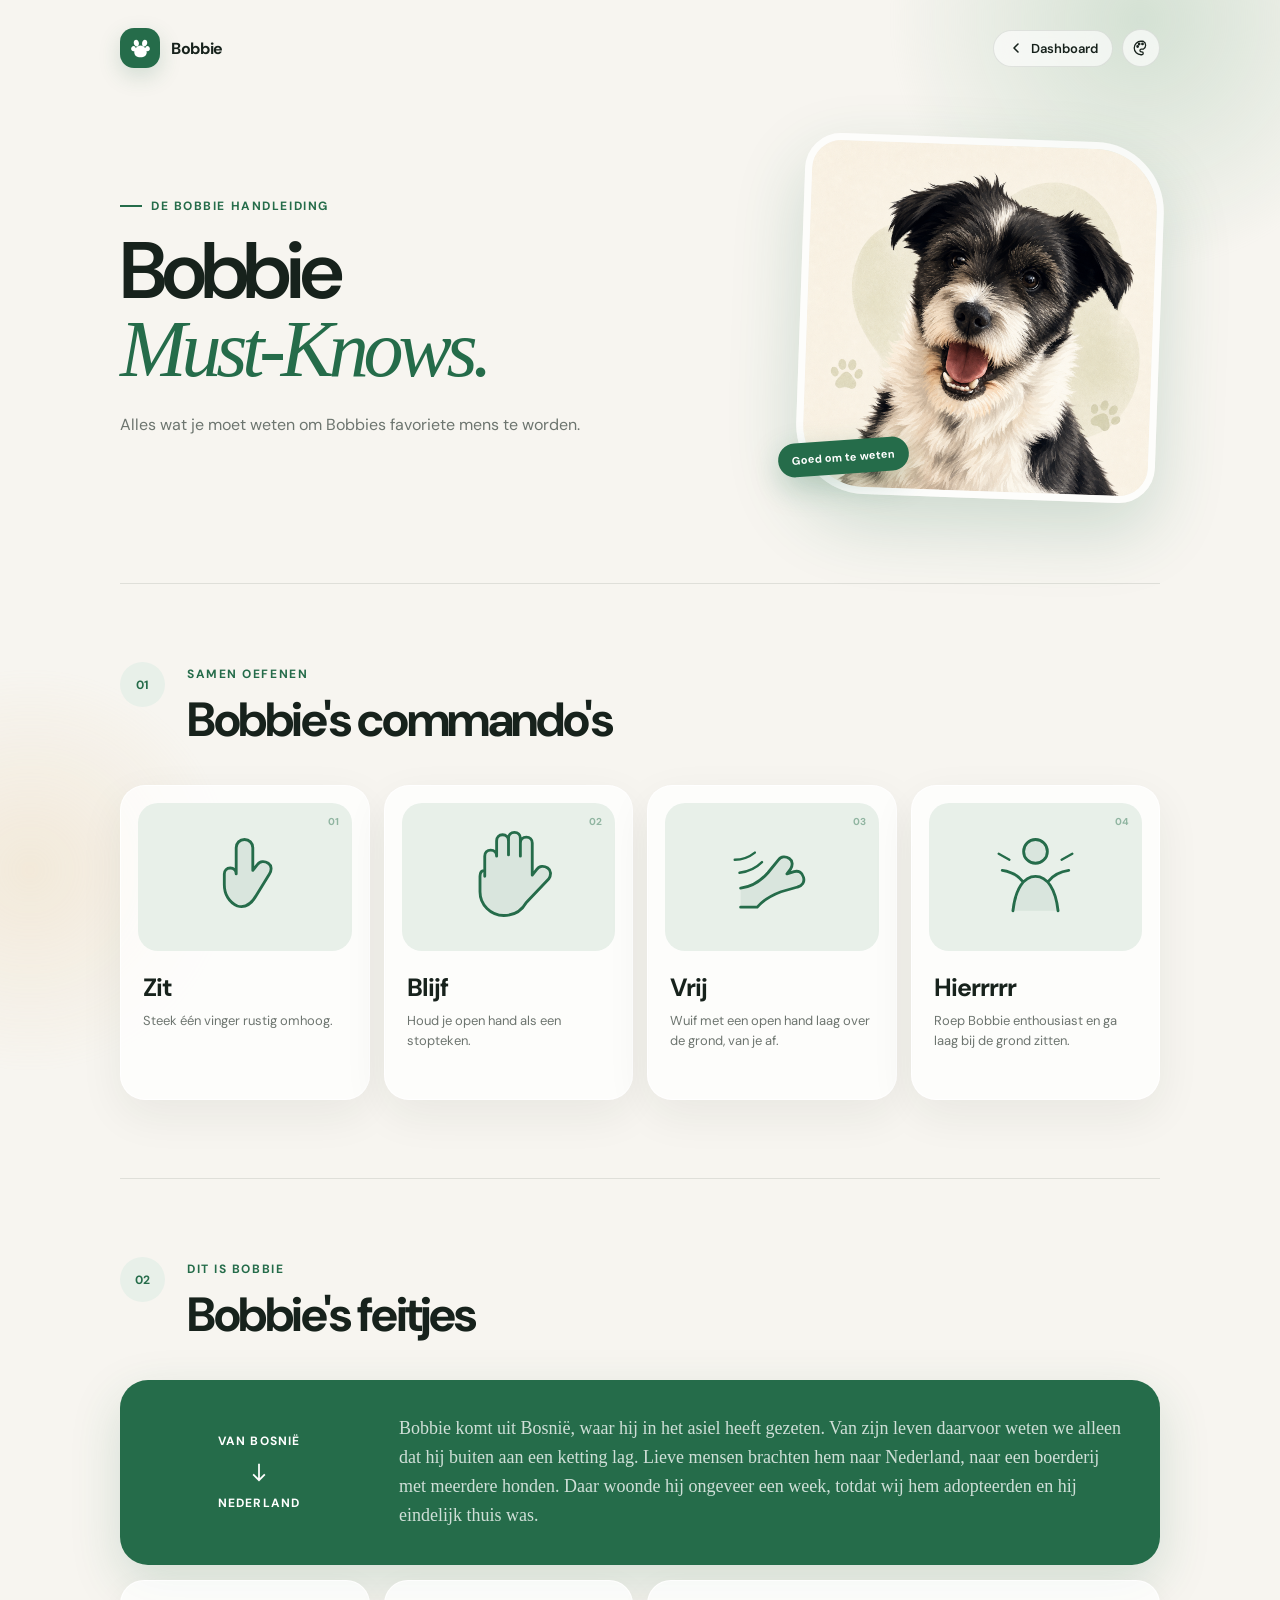
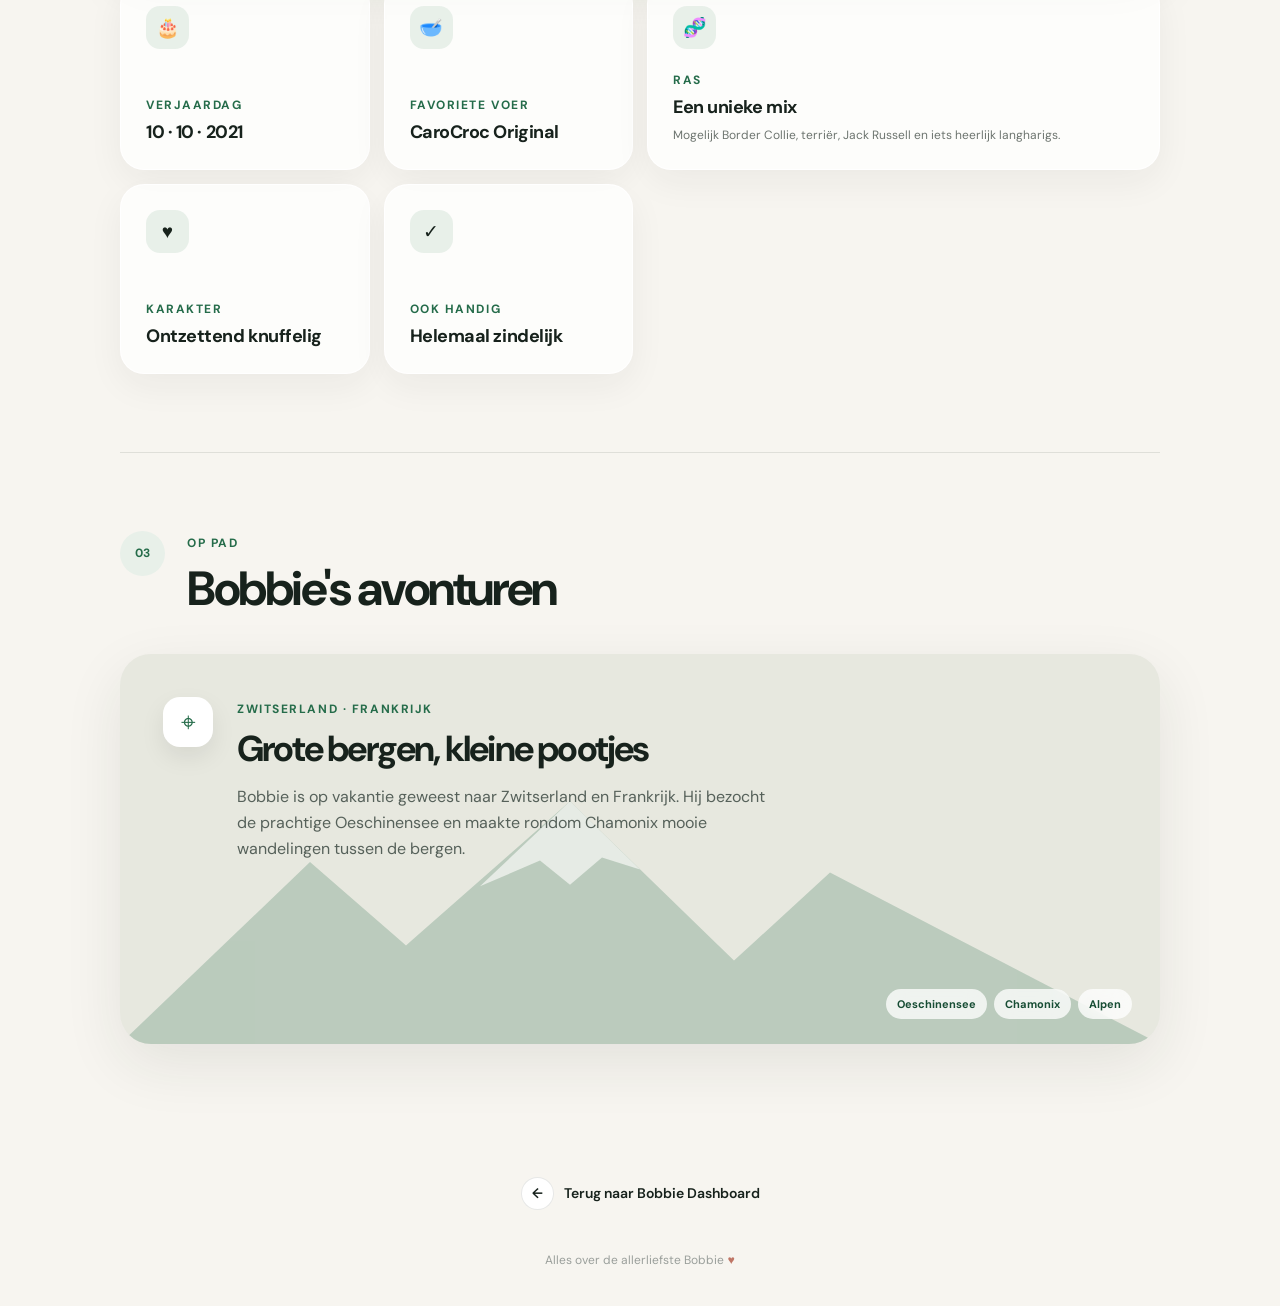
==== must-knows.html @ 4d89215c "Add Bobbie Must-Knows page" ====
<!doctype html>
<html lang="nl">
  <head>
    <meta charset="UTF-8" />
    <meta name="viewport" content="width=device-width, initial-scale=1.0" />
    <meta name="theme-color" content="#f4f1eb" />
    <title>Bobbie Must-Knows</title>
    <link rel="preconnect" href="https://fonts.googleapis.com" />
    <link rel="preconnect" href="https://fonts.gstatic.com" crossorigin />
    <link href="https://fonts.googleapis.com/css2?family=DM+Sans:wght@400;500;600;700&display=swap" rel="stylesheet" />
    <link rel="stylesheet" href="styles.css" />
  </head>
  <body>
    <div class="ambient ambient-one"></div>
    <div class="ambient ambient-two"></div>

    <main class="app-shell must-knows-shell">
      <nav class="topbar">
        <a class="brand" href="index.html" aria-label="Terug naar Bobbie Dashboard">
          <span class="brand-mark" aria-hidden="true">
            <svg viewBox="0 0 48 48" role="img"><path d="M17 20c-3 0-6-3.5-6-7.2C11 9.5 13 7 15.6 7c3.1 0 5.4 3.4 5.4 7.2 0 3.2-1.7 5.8-4 5.8Zm14 0c-3 0-4-2.6-4-5.8C27 10.4 29.3 7 32.4 7 35 7 37 9.5 37 12.8 37 16.5 34 20 31 20Zm-20.4 9.3c-2.6 0-4.6-2-4.6-4.8S8 19 10.7 19c2.5 0 4.3 2.6 4.3 5.4 0 2.8-1.8 4.9-4.4 4.9Zm26.8 0c-2.6 0-4.4-2.1-4.4-4.9 0-2.8 1.8-5.4 4.3-5.4 2.7 0 4.7 2.7 4.7 5.5s-2 4.8-4.6 4.8ZM24 18c6.4 0 12 7.2 12 13.3 0 5.8-4.6 9.7-12 9.7s-12-3.9-12-9.7C12 25.2 17.6 18 24 18Z" /></svg>
          </span>
          <span>Bobbie</span>
        </a>
        <div class="nav-actions">
          <a class="back-dashboard" href="index.html">
            <svg viewBox="0 0 20 20" aria-hidden="true"><path d="m12.5 5-5 5 5 5" /></svg>
            Dashboard
          </a>
          <div class="theme-picker">
            <button class="theme-toggle" id="themeToggle" type="button" aria-label="Kleurthema kiezen" aria-expanded="false">
              <svg viewBox="0 0 24 24" aria-hidden="true"><path d="M12 3a9 9 0 1 0 0 18h1.1a1.9 1.9 0 0 0 0-3.8h-.7a1.8 1.8 0 0 1 0-3.6H15A6 6 0 0 0 15 3h-3Z"/><circle cx="7.5" cy="10" r="1"/><circle cx="9.5" cy="6.8" r="1"/><circle cx="14" cy="6.5" r="1"/></svg>
            </button>
            <div class="theme-menu" id="themeMenu" role="menu" aria-label="Kleurthema's">
              <span>Kies je sfeer</span>
              <button class="theme-option active" data-theme="sage" style="--swatch:#256c4a" type="button"><i></i>Salie</button>
              <button class="theme-option" data-theme="ocean" style="--swatch:#376ca5" type="button"><i></i>Oceaan</button>
              <button class="theme-option" data-theme="rose" style="--swatch:#a95d68" type="button"><i></i>Roos</button>
              <button class="theme-option" data-theme="sunset" style="--swatch:#b8663e" type="button"><i></i>Zonsondergang</button>
              <button class="theme-option" data-theme="midnight" style="--swatch:#5b557e" type="button"><i></i>Middernacht</button>
            </div>
          </div>
        </div>
      </nav>

      <header class="must-hero">
        <div>
          <div class="eyebrow"><span></span> De Bobbie handleiding</div>
          <h1>Bobbie<br /><em>Must-Knows.</em></h1>
          <p>Alles wat je moet weten om Bobbies favoriete mens te worden.</p>
        </div>
        <div class="must-hero-image">
          <img src="assets/bobbie-portrait.png" alt="Geïllustreerd portret van Bobbie" />
          <span>Goed om te weten</span>
        </div>
      </header>

      <section class="must-section" aria-labelledby="commands-title">
        <div class="must-section-heading">
          <span class="section-number">01</span>
          <div><span class="label">Samen oefenen</span><h2 id="commands-title">Bobbie's commando's</h2></div>
        </div>
        <div class="command-grid">
          <article class="command-card">
            <div class="gesture-icon finger-icon" aria-hidden="true">
              <svg viewBox="0 0 80 80"><path d="M34 64c-7-3-11-10-11-18v-9c0-3 2-5 5-5s5 2 5 5V15c0-4 3-7 7-7s7 3 7 7v19l4-5c2-3 6-3 9-1 3 2 3 6 1 9L50 55c-4 7-9 11-16 9Z"/></svg>
            </div>
            <span class="command-count">01</span><h3>Zit</h3><p>Steek één vinger rustig omhoog.</p>
          </article>
          <article class="command-card">
            <div class="gesture-icon" aria-hidden="true">
              <svg viewBox="0 0 80 80"><path d="M20 39V22c0-3 2-5 5-5s5 2 5 5V9c0-3 2-5 5-5s5 2 5 5v12V7c0-3 2-5 5-5s5 2 5 5v15V11c0-3 2-5 5-5s5 2 5 5v27l4-5c2-3 6-3 9-1 3 2 3 6 1 9L55 61c-4 7-11 11-19 11-11 0-20-9-20-20V39c0-3 1-5 4-5Z"/></svg>
            </div>
            <span class="command-count">02</span><h3>Blijf</h3><p>Houd je open hand als een stopteken.</p>
          </article>
          <article class="command-card">
            <div class="gesture-icon wave-icon" aria-hidden="true">
              <svg viewBox="0 0 80 80"><path d="M14 49c9-1 16-5 23-13l9-11c2-3 6-3 9-1s3 6 1 9l-3 4 6-2c4-1 7 1 8 5s-1 7-5 8l-14 4c-8 3-15 7-20 13H14"/><path class="motion" d="M13 36c8-1 14-4 19-9M9 25c7 0 12-2 17-6"/></svg>
            </div>
            <span class="command-count">03</span><h3>Vrij</h3><p>Wuif met een open hand laag over de grond, van je af.</p>
          </article>
          <article class="command-card">
            <div class="gesture-icon call-icon" aria-hidden="true">
              <svg viewBox="0 0 80 80"><circle cx="40" cy="18" r="10"/><path d="M21 68c2-18 9-29 19-29s17 11 19 29M12 34c7 1 13 4 17 9M68 34c-7 1-13 4-17 9"/><path class="motion" d="M9 20l9 5M71 20l-9 5"/></svg>
            </div>
            <span class="command-count">04</span><h3>Hierrrrr</h3><p>Roep Bobbie enthousiast en ga laag bij de grond zitten.</p>
          </article>
        </div>
      </section>

      <section class="must-section facts-section" aria-labelledby="facts-title">
        <div class="must-section-heading">
          <span class="section-number">02</span>
          <div><span class="label">Dit is Bobbie</span><h2 id="facts-title">Bobbie's feitjes</h2></div>
        </div>
        <div class="story-card">
          <div class="story-accent"><span>Van Bosnië</span><svg viewBox="0 0 24 24" aria-hidden="true"><path d="M5 12h14m-5-5 5 5-5 5"/></svg><span>Nederland</span></div>
          <p>Bobbie komt uit Bosnië, waar hij in het asiel heeft gezeten. Van zijn leven daarvoor weten we alleen dat hij buiten aan een ketting lag. Lieve mensen brachten hem naar Nederland, naar een boerderij met meerdere honden. Daar woonde hij ongeveer een week, totdat wij hem adopteerden en hij eindelijk thuis was.</p>
        </div>
        <div class="fact-grid">
          <article class="fact-card"><span class="fact-icon">🎂</span><span class="label">Verjaardag</span><strong>10 · 10 · 2021</strong></article>
          <article class="fact-card"><span class="fact-icon">🥣</span><span class="label">Favoriete voer</span><strong>CaroCroc Original</strong></article>
          <article class="fact-card fact-wide"><span class="fact-icon">🧬</span><span class="label">Ras</span><strong>Een unieke mix</strong><p>Mogelijk Border Collie, terriër, Jack Russell en iets heerlijk langharigs.</p></article>
          <article class="fact-card"><span class="fact-icon">♥</span><span class="label">Karakter</span><strong>Ontzettend knuffelig</strong></article>
          <article class="fact-card"><span class="fact-icon">✓</span><span class="label">Ook handig</span><strong>Helemaal zindelijk</strong></article>
        </div>
      </section>

      <section class="must-section adventures-section" aria-labelledby="adventures-title">
        <div class="must-section-heading">
          <span class="section-number">03</span>
          <div><span class="label">Op pad</span><h2 id="adventures-title">Bobbie's avonturen</h2></div>
        </div>
        <div class="adventure-card">
          <div class="mountains" aria-hidden="true"><svg viewBox="0 0 520 180" preserveAspectRatio="none"><path d="M0 180 95 60l48 55L225 20l82 105 48-58 165 113Z"/><path d="m180 76 45-56 35 45-19-8-16 18-15-16Z"/></svg></div>
          <div class="adventure-content">
            <span class="adventure-pin">⌖</span>
            <div><span class="label">Zwitserland · Frankrijk</span><h3>Grote bergen, kleine pootjes</h3><p>Bobbie is op vakantie geweest naar Zwitserland en Frankrijk. Hij bezocht de prachtige Oeschinensee en maakte rondom Chamonix mooie wandelingen tussen de bergen.</p></div>
          </div>
          <div class="destination-tags"><span>Oeschinensee</span><span>Chamonix</span><span>Alpen</span></div>
        </div>
      </section>

      <a class="bottom-back" href="index.html"><span>←</span> Terug naar Bobbie Dashboard</a>
      <footer>Alles over de allerliefste Bobbie <span>♥</span></footer>
    </main>
    <script src="must-knows.js"></script>
  </body>
</html>
---- styles.css ----
:root {
  color-scheme: light;
  --ink: #17221c;
  --muted: #6d756f;
  --green: #256c4a;
  --green-dark: #174d34;
  --cream: #f5f2ec;
  --page: #f7f5f0;
  --accent-soft: #e8f0e9;
  --accent-rgb: 37, 108, 74;
  --line: rgba(23, 34, 28, 0.1);
  font-family: "DM Sans", -apple-system, BlinkMacSystemFont, "Segoe UI", sans-serif;
}

* { box-sizing: border-box; }

html[data-theme="ocean"] { --green:#376ca5; --green-dark:#28547f; --accent-soft:#e4edf6; --accent-rgb:55,108,165; --page:#f4f6f8; }
html[data-theme="rose"] { --green:#a95d68; --green-dark:#84434d; --accent-soft:#f4e6e8; --accent-rgb:169,93,104; --page:#faf5f5; }
html[data-theme="sunset"] { --green:#b8663e; --green-dark:#8b4b2e; --accent-soft:#f6e8de; --accent-rgb:184,102,62; --page:#faf6f1; }
html[data-theme="midnight"] { --green:#5b557e; --green-dark:#403b60; --accent-soft:#eae8f2; --accent-rgb:91,85,126; --page:#f6f5f8; }

body {
  margin: 0;
  min-height: 100vh;
  color: var(--ink);
  background: var(--page);
  transition: background .35s ease;
  overflow-x: hidden;
}

button, input { font: inherit; }
button { cursor: pointer; }

.ambient { position: fixed; border-radius: 50%; filter: blur(2px); pointer-events: none; z-index: -1; }
.ambient-one { width: 520px; height: 520px; top: -240px; right: -120px; background: radial-gradient(circle, rgba(180, 207, 186, .52), transparent 68%); }
.ambient-two { width: 420px; height: 420px; left: -180px; bottom: -180px; background: radial-gradient(circle, rgba(229, 196, 145, .23), transparent 68%); }

.app-shell { width: min(1040px, calc(100% - 40px)); margin: 0 auto; padding: 28px 0 32px; }
.topbar { display: flex; align-items: center; justify-content: space-between; }
.brand { display: inline-flex; align-items: center; gap: 11px; color: var(--ink); text-decoration: none; font-weight: 700; letter-spacing: -.02em; }
.brand-mark { display: grid; place-items: center; width: 40px; height: 40px; border-radius: 14px; background: var(--green); box-shadow: 0 8px 22px rgba(var(--accent-rgb), .18); transition: background .35s; }
.brand-mark svg { width: 25px; fill: white; }
.nav-actions { display:flex; align-items:center; gap:9px; }
.must-knows-link, .back-dashboard { display:inline-flex; align-items:center; gap:7px; padding:9px 14px; border:1px solid var(--line); border-radius:999px; background:rgba(255,255,255,.62); color:var(--ink); text-decoration:none; font-size:13px; font-weight:600; backdrop-filter:blur(12px); transition:.2s; }
.must-knows-link:hover, .back-dashboard:hover { background:white; transform:translateY(-1px); }
.must-knows-link span { color:var(--green); }
.back-dashboard svg { width:16px; fill:none; stroke:currentColor; stroke-width:2; stroke-linecap:round; stroke-linejoin:round; }
.date-chip { padding: 9px 14px; border: 1px solid var(--line); background: rgba(255,255,255,.55); backdrop-filter: blur(12px); border-radius: 999px; color: var(--muted); font-size: 13px; }
.theme-picker { position:relative; }
.theme-toggle { width:38px; height:38px; display:grid; place-items:center; border:1px solid var(--line); border-radius:50%; color:var(--ink); background:rgba(255,255,255,.65); backdrop-filter:blur(12px); transition:.2s; }
.theme-toggle:hover { transform:rotate(12deg); background:white; }
.theme-toggle svg { width:18px; fill:none; stroke:currentColor; stroke-width:1.7; stroke-linecap:round; stroke-linejoin:round; }
.theme-menu { position:absolute; z-index:10; top:48px; right:0; width:190px; padding:10px; border:1px solid rgba(255,255,255,.9); border-radius:18px; background:rgba(255,255,255,.9); backdrop-filter:blur(20px); box-shadow:0 18px 50px rgba(27,39,32,.16); opacity:0; visibility:hidden; transform:translateY(-7px) scale(.97); transition:.2s ease; transform-origin:top right; }
.theme-menu.open { opacity:1; visibility:visible; transform:none; }
.theme-menu > span { display:block; padding:7px 9px 8px; color:var(--muted); font-size:10px; font-weight:700; letter-spacing:.1em; text-transform:uppercase; }
.theme-option { width:100%; display:flex; align-items:center; gap:10px; border:0; border-radius:11px; padding:9px; background:transparent; color:var(--ink); font-size:13px; text-align:left; }
.theme-option:hover, .theme-option.active { background:#f3f3ef; }
.theme-option i { width:16px; height:16px; border-radius:50%; background:var(--swatch); box-shadow:inset 0 0 0 2px rgba(255,255,255,.55); }

.hero { padding: 68px 0 52px; display:grid; grid-template-columns:1fr 330px; align-items:center; gap:55px; }
.eyebrow, .label { color: var(--green); font-size: 12px; text-transform: uppercase; letter-spacing: .13em; font-weight: 700; }
.eyebrow { display: flex; align-items: center; gap: 9px; margin-bottom: 18px; }
.eyebrow span { width: 22px; height: 2px; background: var(--green); }
.hero h1 { margin: 0; font-size: clamp(48px, 8vw, 82px); line-height: .98; letter-spacing: -.065em; font-weight: 600; }
.hero h1 em { color: var(--green); font-family: Georgia, serif; font-weight: 400; }
.hero p { margin: 25px 0 0; max-width: 480px; color: var(--muted); line-height: 1.65; font-size: 16px; }
.bobbie-portrait-wrap { position:relative; width:310px; justify-self:end; }
.bobbie-portrait { display:block; width:100%; aspect-ratio:1; object-fit:cover; border-radius:45% 45% 43% 43% / 42% 42% 48% 48%; box-shadow:0 25px 65px rgba(var(--accent-rgb),.18); transform:rotate(2deg); border:7px solid rgba(255,255,255,.75); }
.portrait-tag { position:absolute; z-index:2; left:-24px; bottom:27px; padding:9px 13px; background:rgba(255,255,255,.88); backdrop-filter:blur(10px); border-radius:999px; box-shadow:0 10px 30px rgba(0,0,0,.09); font-size:11px; font-weight:700; transform:rotate(-4deg); }
.portrait-heart { position:absolute; z-index:2; right:-7px; top:25px; display:grid; place-items:center; width:38px; height:38px; border-radius:50%; background:var(--green); color:white; box-shadow:0 8px 20px rgba(var(--accent-rgb),.25); transform:rotate(8deg); }

.dashboard-grid { display: grid; grid-template-columns: 1fr 1fr; gap: 18px; }
.weight-card, .nickname-card, .quote-card, .history-section { border: 1px solid rgba(255,255,255,.8); box-shadow: 0 18px 55px rgba(31, 45, 37, .08); border-radius: 28px; }
.weight-card { position: relative; overflow: hidden; padding: 32px; background: rgba(255,255,255,.78); backdrop-filter: blur(18px); }
.weight-card::after { content: ""; position: absolute; width: 240px; height: 240px; border-radius: 50%; background: var(--accent-soft); right: -110px; top: -100px; z-index: -1; }
.card-top { display: flex; justify-content: space-between; align-items: flex-start; }
.weight-value { display: flex; align-items: baseline; gap: 9px; margin-top: 10px; }
.weight-value strong { font-size: 52px; letter-spacing: -.055em; line-height: 1; }
.weight-value span { color: var(--muted); font-size: 17px; }
.dog-badge { display: grid; place-items: center; width: 58px; height: 58px; border-radius: 19px; background: #eff4ed; font-size: 26px; transform: rotate(3deg); }
.nickname-card { position:relative; overflow:hidden; display:flex; flex-direction:column; padding:32px; background:rgba(255,255,255,.78); backdrop-filter:blur(18px); }
.nickname-card::after { content:""; position:absolute; width:210px; height:210px; border-radius:50%; background:var(--accent-soft); right:-100px; top:-105px; z-index:-1; }
.nickname-card h2 { margin:9px 0 0; font-size:30px; letter-spacing:-.045em; }
.nickname-badge { display:grid; place-items:center; width:58px; height:58px; border-radius:19px; background:var(--accent-soft); font-size:24px; transform:rotate(-3deg); }
.nickname-preview { min-height:79px; display:flex; align-items:flex-start; align-content:flex-start; flex-wrap:wrap; gap:7px; margin:20px 0 18px; }
.nickname-preview p { margin:4px 0; color:var(--muted); font-size:14px; }
.nickname-chip { display:inline-flex; align-items:center; gap:6px; padding:7px 10px; border-radius:999px; background:var(--accent-soft); color:var(--green-dark); font-size:13px; font-weight:600; }
.nickname-chip button { display:grid; place-items:center; width:17px; height:17px; padding:0; border:0; border-radius:50%; background:rgba(var(--accent-rgb),.13); color:currentColor; font-size:13px; line-height:1; }
.nickname-card .primary-button { align-self:flex-start; margin-top:auto; }
.weight-meta { margin: 15px 0 31px; color: var(--muted); font-size: 14px; }
.primary-button { border: 0; background: var(--green); color: white; border-radius: 15px; padding: 14px 19px; display: inline-flex; align-items: center; justify-content: center; gap: 9px; font-weight: 600; box-shadow: 0 9px 22px rgba(var(--accent-rgb),.2); transition: transform .2s ease, background .2s ease; }
.primary-button:hover { background: var(--green-dark); transform: translateY(-2px); }
.primary-button:active { transform: translateY(0); }
.primary-button svg { width: 18px; fill: none; stroke: currentColor; stroke-width: 2; stroke-linecap: round; }

.quote-card { grid-column:1 / -1; min-height: 210px; padding: 32px; display: flex; flex-direction: column; justify-content: flex-end; background: var(--green); color: white; position: relative; overflow: hidden; }
.quote-card::before { content: "🐾"; position: absolute; right: -10px; top: -8px; font-size: 120px; opacity: .06; transform: rotate(-18deg); }
.quote-icon { display: grid; place-items: center; width: 34px; height: 34px; border: 1px solid rgba(255,255,255,.25); border-radius: 50%; margin-bottom: auto; }
.quote-card blockquote { margin: 24px 0 13px; font-family: Georgia, serif; font-size: 24px; line-height: 1.3; letter-spacing: -.02em; }
.quote-card > span { color: rgba(255,255,255,.62); font-size: 13px; }

.history-section { margin-top: 18px; padding: 28px 32px; background: rgba(255,255,255,.7); }
.section-heading { display: flex; align-items: flex-end; justify-content: space-between; margin-bottom: 20px; }
.section-heading h2 { margin: 5px 0 0; font-size: 24px; letter-spacing: -.035em; }
.text-button { border: 0; background: none; padding: 7px; color: #9a5d50; font-size: 13px; }
.history-list { display: grid; gap: 1px; background: var(--line); }
.history-row { display: flex; align-items: center; justify-content: space-between; padding: 15px 0; background: #faf9f6; }
.history-actions { display:flex; align-items:center; gap:13px; }
.delete-entry { display:grid; place-items:center; width:29px; height:29px; padding:0; border:0; border-radius:50%; background:#f0eeea; color:#9a5d50; font-size:18px; line-height:1; opacity:.7; transition:.2s; }
.delete-entry:hover { opacity:1; background:#f3e5e1; transform:scale(1.05); }
.history-date { color: var(--muted); font-size: 14px; }
.history-weight { font-weight: 700; }

footer { padding: 42px 0 6px; text-align: center; color: #9a9f9b; font-size: 12px; }
footer span { color: #bf7666; }

/* Must-Knows page */
.must-hero { min-height:500px; display:grid; grid-template-columns:1fr 360px; align-items:center; gap:65px; padding:70px 0 85px; }
.must-hero h1 { margin:16px 0 0; font-size:clamp(52px,8vw,80px); line-height:.98; letter-spacing:-.065em; font-weight:600; }
.must-hero h1 em { color:var(--green); font-family:Georgia,serif; font-weight:400; }
.must-hero p { max-width:470px; margin:23px 0 0; color:var(--muted); line-height:1.65; }
.must-hero-image { position:relative; }
.must-hero-image img { display:block; width:100%; aspect-ratio:1; object-fit:cover; border-radius:36px 70px 36px 70px; border:7px solid rgba(255,255,255,.75); box-shadow:0 28px 70px rgba(var(--accent-rgb),.2); transform:rotate(2deg); }
.must-hero-image > span { position:absolute; left:-22px; bottom:24px; padding:10px 14px; border-radius:999px; background:var(--green); color:white; box-shadow:0 10px 30px rgba(var(--accent-rgb),.25); font-size:11px; font-weight:700; transform:rotate(-4deg); }
.must-section { padding:78px 0; border-top:1px solid var(--line); }
.must-section-heading { display:flex; align-items:flex-start; gap:22px; margin-bottom:34px; }
.must-section-heading h2 { margin:5px 0 0; font-size:clamp(32px,5vw,48px); letter-spacing:-.05em; }
.section-number { display:grid; place-items:center; width:45px; height:45px; flex:0 0 45px; border-radius:50%; background:var(--accent-soft); color:var(--green); font-size:12px; font-weight:700; }
.command-grid { display:grid; grid-template-columns:repeat(4,1fr); gap:14px; }
.command-card { position:relative; min-height:315px; padding:22px; overflow:hidden; border:1px solid rgba(255,255,255,.8); border-radius:25px; background:rgba(255,255,255,.74); box-shadow:0 15px 45px rgba(31,45,37,.065); }
.gesture-icon { display:grid; place-items:center; height:148px; margin:-5px -5px 20px; border-radius:20px; background:var(--accent-soft); }
.gesture-icon svg { width:95px; height:95px; fill:rgba(var(--accent-rgb),.08); stroke:var(--green); stroke-width:2.4; stroke-linecap:round; stroke-linejoin:round; }
.gesture-icon .motion { fill:none; stroke-width:2; }
.command-count { position:absolute; top:29px; right:30px; color:rgba(var(--accent-rgb),.45); font-size:10px; font-weight:700; }
.command-card h3 { margin:0 0 7px; font-size:25px; letter-spacing:-.04em; }
.command-card p { margin:0; color:var(--muted); font-size:13px; line-height:1.55; }
.story-card { display:grid; grid-template-columns:210px 1fr; align-items:center; gap:35px; padding:34px; margin-bottom:15px; border-radius:28px; background:var(--green); color:white; box-shadow:0 18px 50px rgba(var(--accent-rgb),.17); }
.story-card p { margin:0; color:rgba(255,255,255,.78); font-family:Georgia,serif; font-size:18px; line-height:1.62; }
.story-accent { display:flex; flex-direction:column; align-items:center; gap:9px; font-size:12px; font-weight:700; text-transform:uppercase; letter-spacing:.1em; }
.story-accent svg { width:28px; fill:none; stroke:white; stroke-width:1.5; transform:rotate(90deg); }
.fact-grid { display:grid; grid-template-columns:repeat(4,1fr); gap:14px; }
.fact-card { min-height:190px; display:flex; flex-direction:column; justify-content:flex-end; padding:25px; border-radius:24px; border:1px solid rgba(255,255,255,.8); background:rgba(255,255,255,.74); box-shadow:0 12px 36px rgba(31,45,37,.055); }
.fact-card.fact-wide { grid-column:span 2; }
.fact-icon { display:grid; place-items:center; width:43px; height:43px; margin-bottom:auto; border-radius:14px; background:var(--accent-soft); font-size:19px; }
.fact-card strong { margin-top:7px; font-size:18px; letter-spacing:-.025em; }
.fact-card p { margin:7px 0 0; color:var(--muted); font-size:12px; line-height:1.5; }
.adventure-card { position:relative; min-height:390px; overflow:hidden; border-radius:31px; background:#e7e8df; box-shadow:0 20px 60px rgba(31,45,37,.09); }
.mountains { position:absolute; inset:auto 0 0; height:70%; opacity:.65; }
.mountains svg { width:100%; height:100%; }
.mountains path:first-child { fill:var(--green); opacity:.35; }
.mountains path:last-child { fill:white; opacity:.72; }
.adventure-content { position:relative; z-index:1; display:grid; grid-template-columns:55px 1fr; gap:19px; max-width:690px; padding:43px; }
.adventure-pin { display:grid; place-items:center; width:50px; height:50px; border-radius:17px; background:white; color:var(--green); font-size:26px; box-shadow:0 10px 25px rgba(0,0,0,.08); }
.adventure-content h3 { margin:7px 0 12px; font-size:36px; letter-spacing:-.05em; }
.adventure-content p { margin:0; color:#56615a; line-height:1.65; }
.destination-tags { position:absolute; z-index:2; right:28px; bottom:25px; display:flex; gap:7px; }
.destination-tags span { padding:8px 11px; border-radius:999px; background:rgba(255,255,255,.76); backdrop-filter:blur(10px); color:var(--green-dark); font-size:11px; font-weight:700; }
.bottom-back { display:flex; width:max-content; align-items:center; gap:10px; margin:55px auto 0; color:var(--ink); text-decoration:none; font-size:14px; font-weight:600; }
.bottom-back span { display:grid; place-items:center; width:33px; height:33px; border:1px solid var(--line); border-radius:50%; background:white; transition:.2s; }
.bottom-back:hover span { transform:translateX(-3px); background:var(--accent-soft); }

dialog { width: min(440px, calc(100% - 32px)); border: 0; border-radius: 27px; padding: 0; color: var(--ink); box-shadow: 0 30px 100px rgba(20,34,27,.27); }
dialog::backdrop { background: rgba(22, 32, 27, .4); backdrop-filter: blur(8px); }
dialog[open] { animation: pop .25s ease-out; }
dialog form { position: relative; padding: 36px; text-align: center; }
.close-button { position: absolute; top: 16px; right: 16px; border: 0; border-radius: 50%; width: 34px; height: 34px; color: var(--muted); background: #f1f1ed; font-size: 22px; line-height: 1; }
.modal-icon { display: grid; place-items: center; width: 58px; height: 58px; margin: 0 auto 18px; background: #eaf1e9; border-radius: 20px; font-size: 26px; }
dialog h2 { margin: 7px 0 8px; letter-spacing: -.04em; font-size: 29px; }
dialog p { color: var(--muted); margin: 0 0 24px; font-size: 14px; }
.weight-input-wrap { display: flex; align-items: center; padding: 0 20px; border: 1.5px solid #dadfd9; border-radius: 17px; background: #fafbf9; transition: border .2s, box-shadow .2s; }
.weight-input-wrap:focus-within { border-color: var(--green); box-shadow: 0 0 0 4px rgba(37,108,74,.09); }
.weight-input-wrap input { width: 100%; border: 0; outline: 0; background: transparent; padding: 17px 0; font-size: 25px; font-weight: 600; color: var(--ink); }
.weight-input-wrap span { color: var(--muted); }
.text-input-wrap { display:flex; align-items:center; padding:0 18px; border:1.5px solid #dadfd9; border-radius:17px; background:#fafbf9; transition:border .2s, box-shadow .2s; }
.text-input-wrap:focus-within { border-color:var(--green); box-shadow:0 0 0 4px rgba(var(--accent-rgb),.09); }
.text-input-wrap input { width:100%; border:0; outline:0; background:transparent; padding:17px 0; font-size:17px; font-weight:600; color:var(--ink); }
.form-error { min-height: 27px; padding-top: 7px; color: #a4483a; font-size: 12px; text-align: left; }
.save-button { width: 100%; }
.toast { position: fixed; left: 50%; bottom: 28px; transform: translate(-50%, 100px); opacity: 0; padding: 12px 18px; border-radius: 13px; background: var(--ink); color: white; font-size: 13px; box-shadow: 0 15px 40px rgba(0,0,0,.2); transition: .35s ease; }
.toast.show { opacity: 1; transform: translate(-50%, 0); }

@keyframes pop { from { opacity: 0; transform: translateY(12px) scale(.97); } }

@media (max-width: 720px) {
  .app-shell { width: min(100% - 28px, 1040px); padding-top: 18px; }
  .hero { padding: 55px 4px 45px; grid-template-columns:1fr; gap:36px; }
  .hero h1 { font-size: clamp(46px, 15vw, 64px); }
  .bobbie-portrait-wrap { width:min(75vw,290px); justify-self:center; }
  .dashboard-grid { grid-template-columns: 1fr; }
  .weight-card, .nickname-card, .quote-card { padding: 25px; border-radius: 24px; }
  .quote-card { min-height: 240px; }
  .date-chip { display: none; }
  .must-knows-link { padding:9px 11px; font-size:0; }
  .must-knows-link span { font-size:15px; }
  .history-section { padding: 24px; }
  dialog form { padding: 34px 24px 25px; }
  .must-hero { min-height:0; grid-template-columns:1fr; gap:38px; padding:58px 3px 65px; }
  .must-hero h1 { font-size:clamp(49px,15vw,66px); }
  .must-hero-image { width:min(82vw,330px); justify-self:center; }
  .command-grid { grid-template-columns:1fr 1fr; }
  .command-card { min-height:280px; }
  .story-card { grid-template-columns:1fr; text-align:center; padding:29px 24px; }
  .story-accent { flex-direction:row; justify-content:center; }
  .story-accent svg { transform:none; }
  .fact-grid { grid-template-columns:1fr 1fr; }
  .fact-card.fact-wide { grid-column:span 2; }
  .adventure-content { grid-template-columns:1fr; padding:30px 25px; }
  .adventure-content h3 { font-size:30px; }
  .destination-tags { left:25px; right:auto; flex-wrap:wrap; }
  .back-dashboard { font-size:0; padding:9px 11px; }
  .back-dashboard svg { width:17px; }
}

@media (max-width:440px) {
  .command-grid { grid-template-columns:1fr; }
  .command-card { min-height:0; }
  .fact-grid { grid-template-columns:1fr; }
  .fact-card.fact-wide { grid-column:auto; }
  .must-section { padding:58px 0; }
}

@media (prefers-reduced-motion: reduce) { *, *::before, *::after { scroll-behavior: auto !important; transition: none !important; animation: none !important; } }
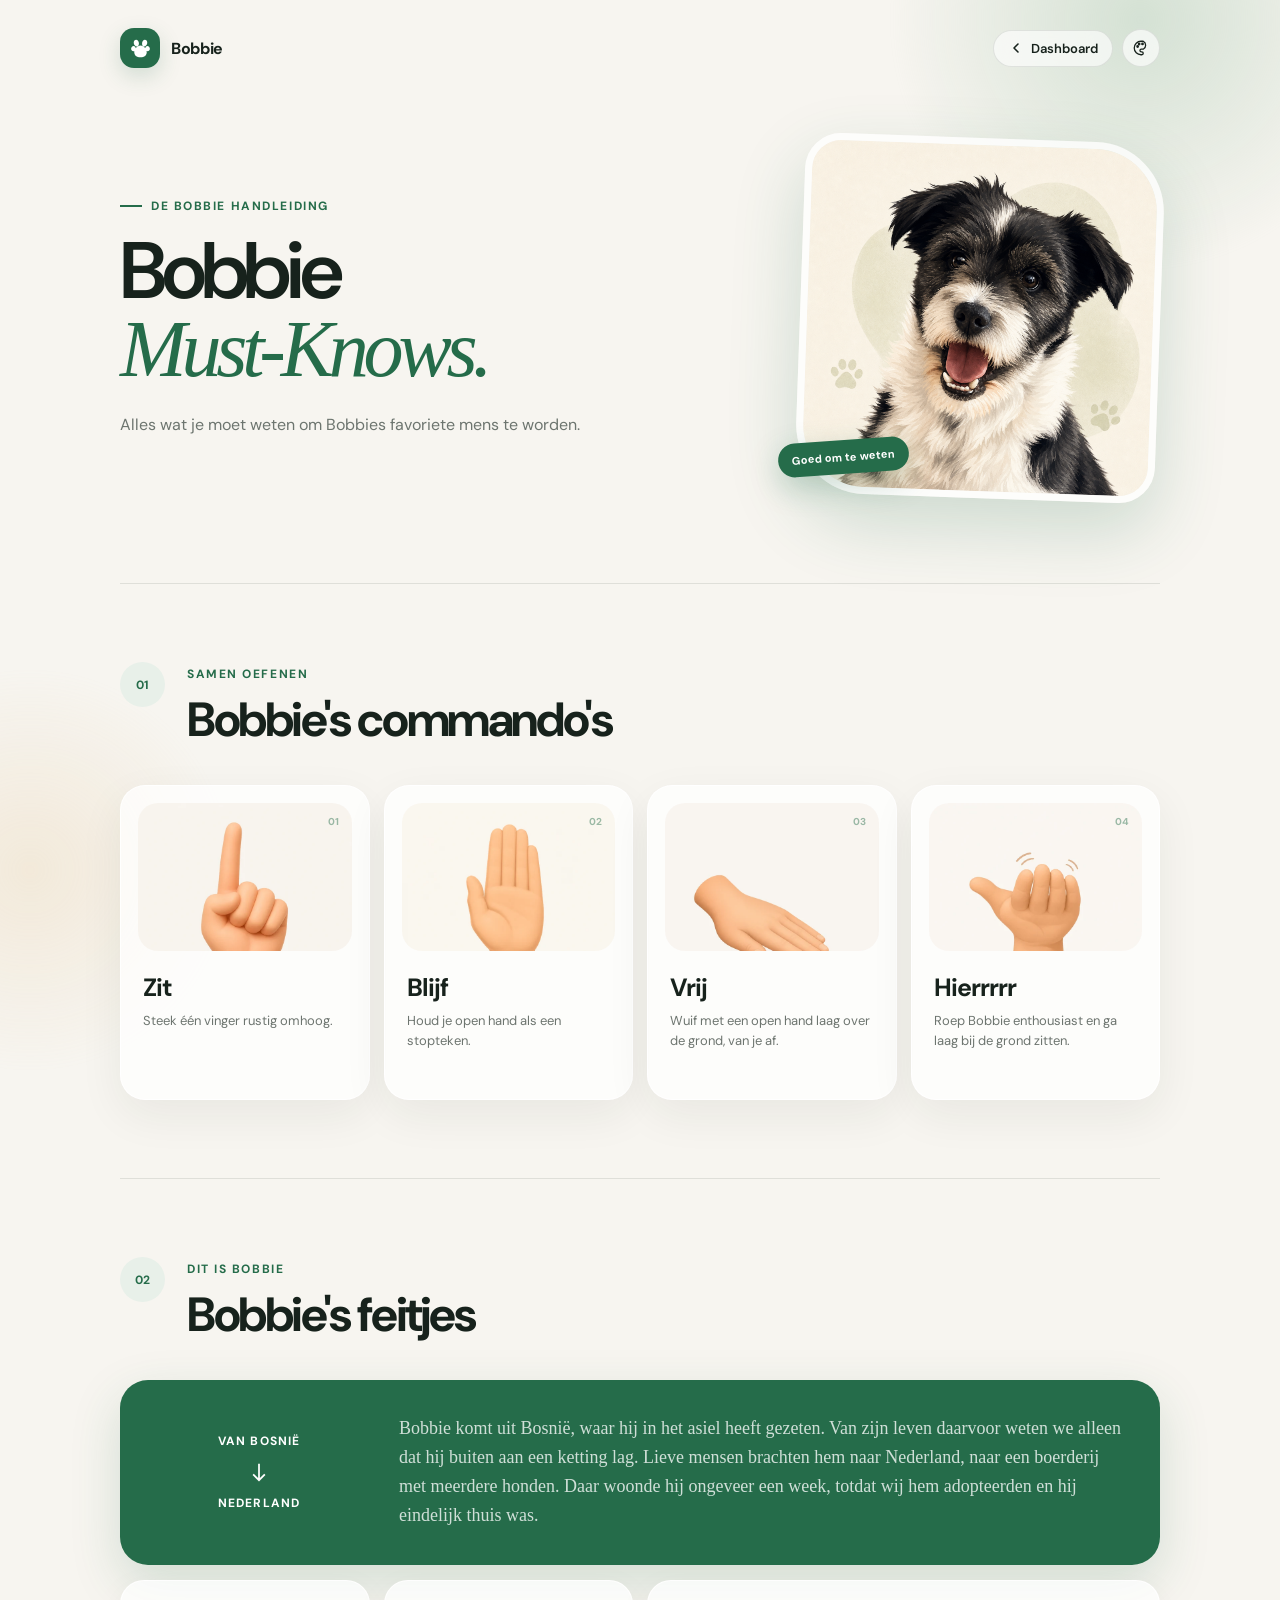
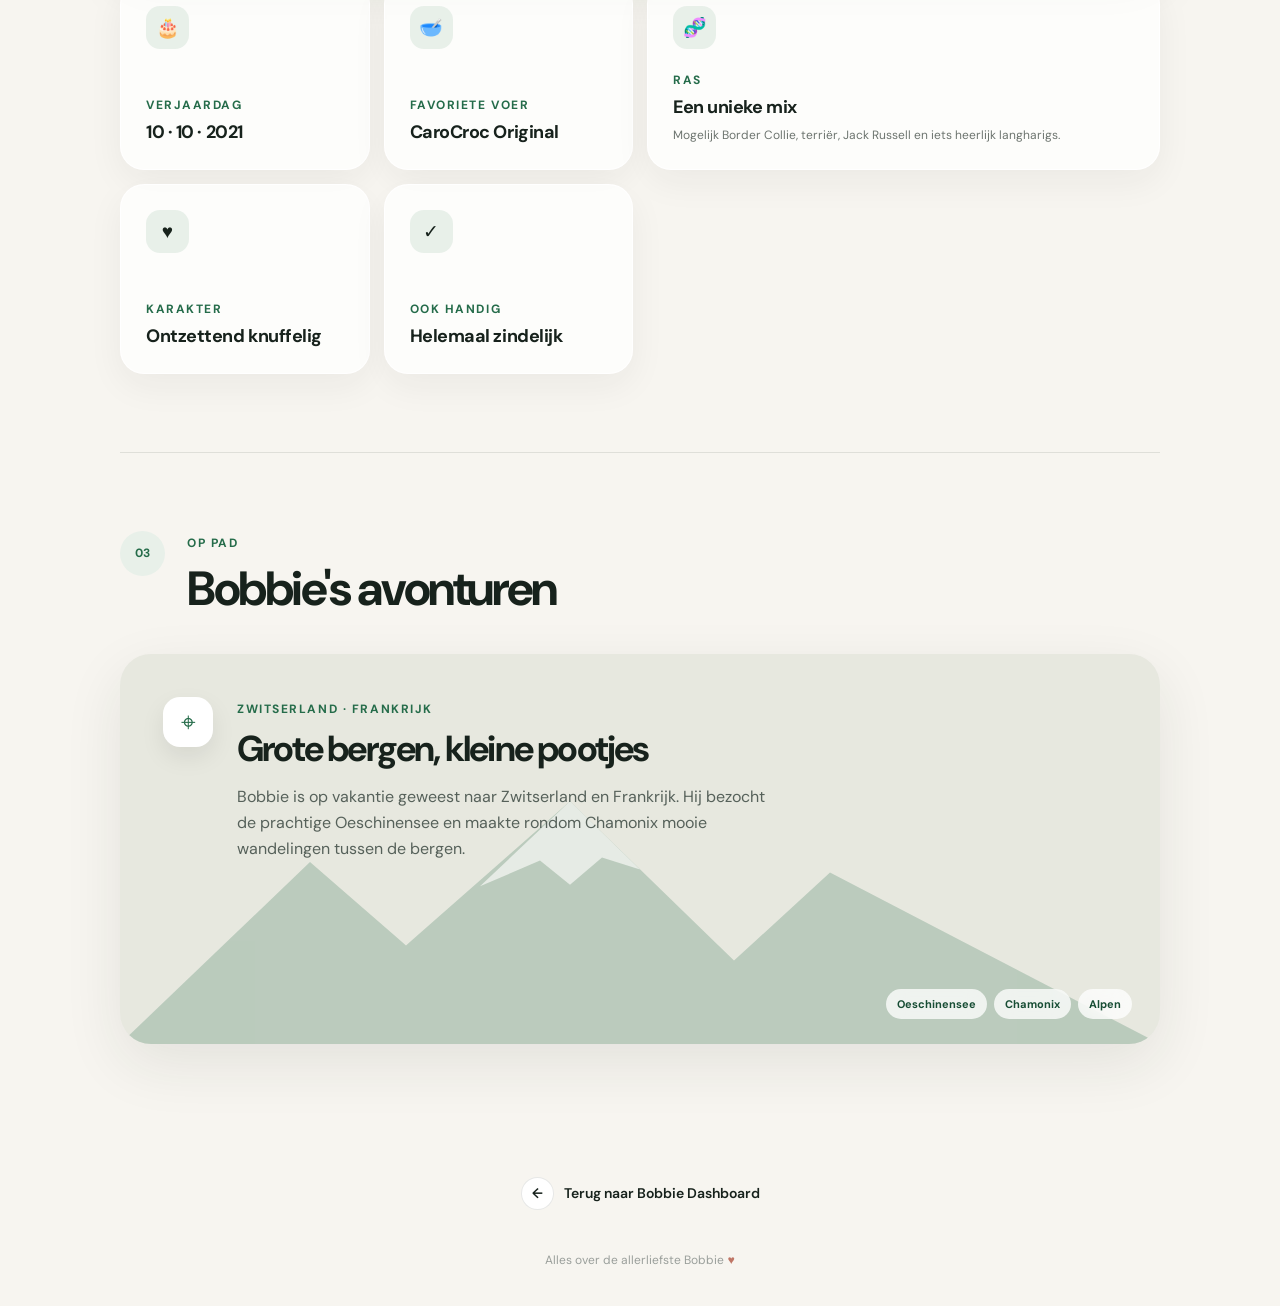
==== commit 49d562a6: "Redesign command gesture graphics" ====
--- a/must-knows.html
+++ b/must-knows.html
@@ -62,27 +62,19 @@
         </div>
         <div class="command-grid">
           <article class="command-card">
-            <div class="gesture-icon finger-icon" aria-hidden="true">
-              <svg viewBox="0 0 80 80"><path d="M34 64c-7-3-11-10-11-18v-9c0-3 2-5 5-5s5 2 5 5V15c0-4 3-7 7-7s7 3 7 7v19l4-5c2-3 6-3 9-1 3 2 3 6 1 9L50 55c-4 7-9 11-16 9Z"/></svg>
-            </div>
+            <div class="gesture-icon" aria-hidden="true"><img src="assets/gesture-sit.webp" alt="" /></div>
             <span class="command-count">01</span><h3>Zit</h3><p>Steek één vinger rustig omhoog.</p>
           </article>
           <article class="command-card">
-            <div class="gesture-icon" aria-hidden="true">
-              <svg viewBox="0 0 80 80"><path d="M20 39V22c0-3 2-5 5-5s5 2 5 5V9c0-3 2-5 5-5s5 2 5 5v12V7c0-3 2-5 5-5s5 2 5 5v15V11c0-3 2-5 5-5s5 2 5 5v27l4-5c2-3 6-3 9-1 3 2 3 6 1 9L55 61c-4 7-11 11-19 11-11 0-20-9-20-20V39c0-3 1-5 4-5Z"/></svg>
-            </div>
+            <div class="gesture-icon" aria-hidden="true"><img src="assets/gesture-stay.webp" alt="" /></div>
             <span class="command-count">02</span><h3>Blijf</h3><p>Houd je open hand als een stopteken.</p>
           </article>
           <article class="command-card">
-            <div class="gesture-icon wave-icon" aria-hidden="true">
-              <svg viewBox="0 0 80 80"><path d="M14 49c9-1 16-5 23-13l9-11c2-3 6-3 9-1s3 6 1 9l-3 4 6-2c4-1 7 1 8 5s-1 7-5 8l-14 4c-8 3-15 7-20 13H14"/><path class="motion" d="M13 36c8-1 14-4 19-9M9 25c7 0 12-2 17-6"/></svg>
-            </div>
+            <div class="gesture-icon" aria-hidden="true"><img src="assets/gesture-free.webp" alt="" /></div>
             <span class="command-count">03</span><h3>Vrij</h3><p>Wuif met een open hand laag over de grond, van je af.</p>
           </article>
           <article class="command-card">
-            <div class="gesture-icon call-icon" aria-hidden="true">
-              <svg viewBox="0 0 80 80"><circle cx="40" cy="18" r="10"/><path d="M21 68c2-18 9-29 19-29s17 11 19 29M12 34c7 1 13 4 17 9M68 34c-7 1-13 4-17 9"/><path class="motion" d="M9 20l9 5M71 20l-9 5"/></svg>
-            </div>
+            <div class="gesture-icon" aria-hidden="true"><img src="assets/gesture-here.webp" alt="" /></div>
             <span class="command-count">04</span><h3>Hierrrrr</h3><p>Roep Bobbie enthousiast en ga laag bij de grond zitten.</p>
           </article>
         </div>
--- a/styles.css
+++ b/styles.css
@@ -128,9 +128,9 @@
 .section-number { display:grid; place-items:center; width:45px; height:45px; flex:0 0 45px; border-radius:50%; background:var(--accent-soft); color:var(--green); font-size:12px; font-weight:700; }
 .command-grid { display:grid; grid-template-columns:repeat(4,1fr); gap:14px; }
 .command-card { position:relative; min-height:315px; padding:22px; overflow:hidden; border:1px solid rgba(255,255,255,.8); border-radius:25px; background:rgba(255,255,255,.74); box-shadow:0 15px 45px rgba(31,45,37,.065); }
-.gesture-icon { display:grid; place-items:center; height:148px; margin:-5px -5px 20px; border-radius:20px; background:var(--accent-soft); }
-.gesture-icon svg { width:95px; height:95px; fill:rgba(var(--accent-rgb),.08); stroke:var(--green); stroke-width:2.4; stroke-linecap:round; stroke-linejoin:round; }
-.gesture-icon .motion { fill:none; stroke-width:2; }
+.gesture-icon { display:grid; place-items:center; height:148px; margin:-5px -5px 20px; overflow:hidden; border-radius:20px; background:#f4f1ea; }
+.gesture-icon img { width:100%; height:100%; display:block; object-fit:cover; transition:transform .35s ease; }
+.command-card:hover .gesture-icon img { transform:scale(1.045); }
 .command-count { position:absolute; top:29px; right:30px; color:rgba(var(--accent-rgb),.45); font-size:10px; font-weight:700; }
 .command-card h3 { margin:0 0 7px; font-size:25px; letter-spacing:-.04em; }
 .command-card p { margin:0; color:var(--muted); font-size:13px; line-height:1.55; }
